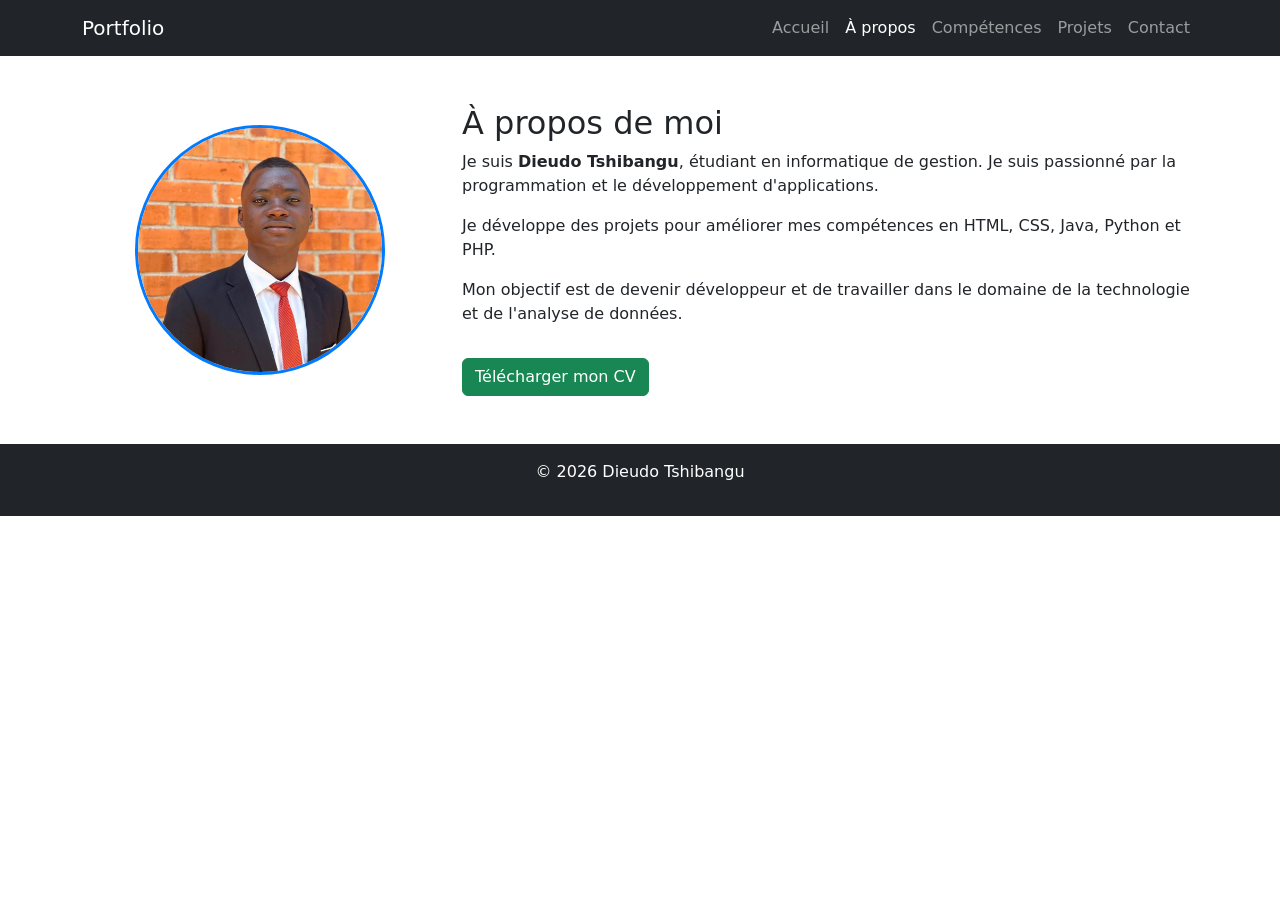
==== about.html @ 5320a59a "first version of my portfolio" ====
<!DOCTYPE html>
<html lang="fr">

<head>

<meta charset="UTF-8">
<meta name="viewport" content="width=device-width, initial-scale=1.0">

<title>À propos</title>

<link href="https://cdn.jsdelivr.net/npm/bootstrap@5.3.2/dist/css/bootstrap.min.css" rel="stylesheet">

</head>

<body>

<!-- NAVBAR -->

<nav class="navbar navbar-expand-lg navbar-dark bg-dark">

<div class="container">

<a class="navbar-brand" href="index.html">Portfolio</a>

<button class="navbar-toggler" type="button" data-bs-toggle="collapse" data-bs-target="#menu">
<span class="navbar-toggler-icon"></span>
</button>

<div class="collapse navbar-collapse" id="menu">

<ul class="navbar-nav ms-auto">

<li class="nav-item"><a class="nav-link" href="index.html">Accueil</a></li>
<li class="nav-item"><a class="nav-link active" href="about.html">À propos</a></li>
<li class="nav-item"><a class="nav-link" href="skills.html">Compétences</a></li>
<li class="nav-item"><a class="nav-link" href="projects.html">Projets</a></li>
<li class="nav-item"><a class="nav-link" href="contact.html">Contact</a></li>

</ul>

</div>

</div>

</nav>

<!-- SECTION ABOUT -->

<div class="container mt-5">

<div class="row align-items-center">

<!-- PHOTO -->

<div class="col-md-4 text-center">

<img src="img/DIEUDO.jpg"
class="rounded-circle img-fluid"
style="width:250px;height:250px;object-fit:cover; border:3px solid #007bff;">

</div>

<!-- TEXTE -->

<div class="col-md-8">

<h2>À propos de moi</h2>

<p>
Je suis <strong>Dieudo Tshibangu</strong>, étudiant en informatique de gestion.
Je suis passionné par la programmation et le développement d'applications.
</p>

<p>
Je développe des projets pour améliorer mes compétences en
HTML, CSS, Java, Python et PHP.
</p>

<p>
Mon objectif est de devenir développeur et de travailler dans le domaine
de la technologie et de l'analyse de données.
</p>
<a href="cv/Dieudo_Tshibangu_CV.pdf" class="btn btn-success mt-3">
Télécharger mon CV
</a>

</div>

</div>

</div>

<!-- FOOTER -->

<footer class="bg-dark text-white text-center p-3 mt-5">

<p>© 2026 Dieudo Tshibangu</p>

</footer>

<script src="https://cdn.jsdelivr.net/npm/bootstrap@5.3.2/dist/js/bootstrap.bundle.min.js"></script>

</body>
</html>
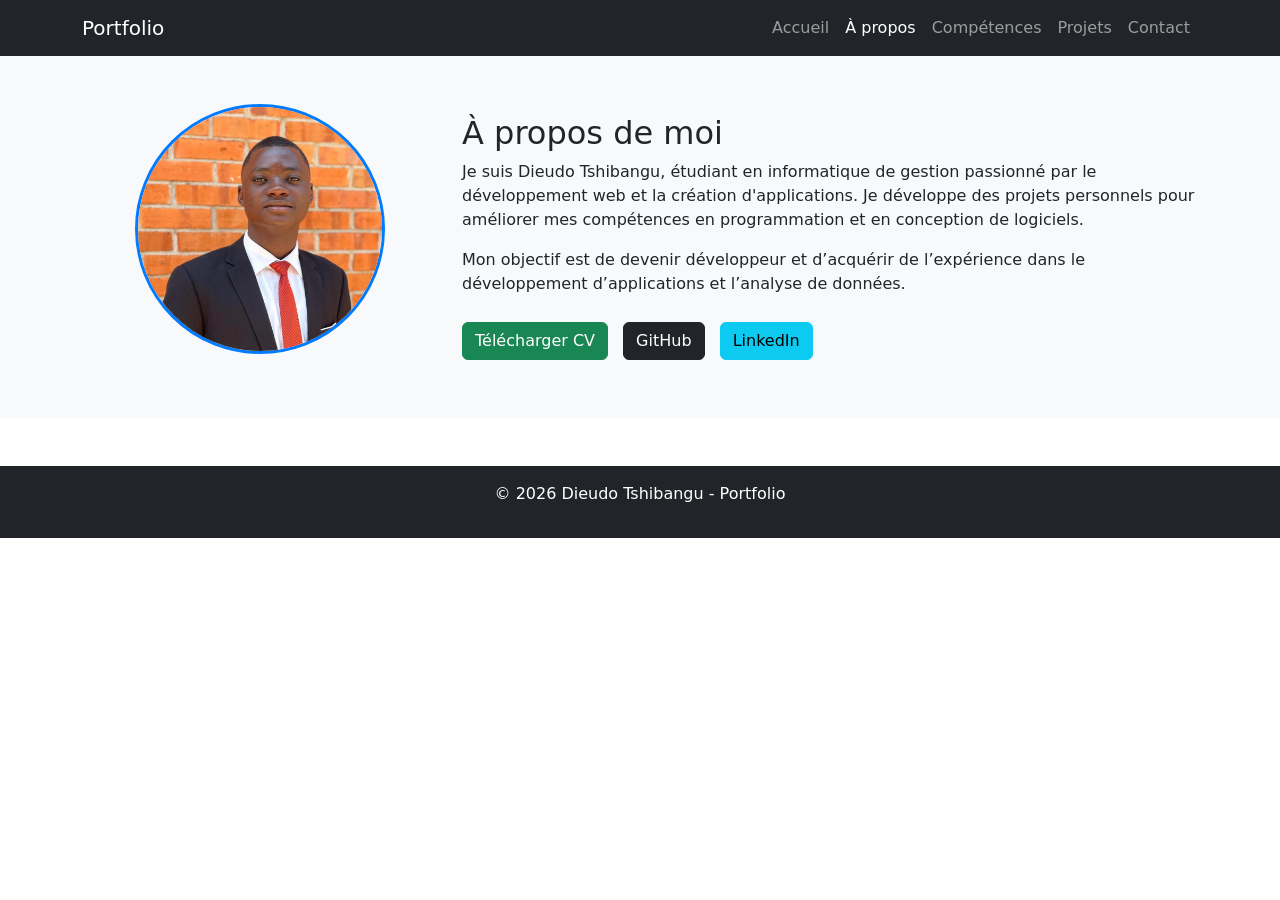
==== commit 4fd3041e: "Mise à jour du portfolio complet avec Formspree et boutons" ====
--- a/about.html
+++ b/about.html
@@ -1,105 +1,68 @@
-
 <!DOCTYPE html>
 <html lang="fr">
-
 <head>
-
 <meta charset="UTF-8">
 <meta name="viewport" content="width=device-width, initial-scale=1.0">
-
-<title>À propos</title>
+<title>À propos - Dieudo Tshibangu</title>
 
 <link href="https://cdn.jsdelivr.net/npm/bootstrap@5.3.2/dist/css/bootstrap.min.css" rel="stylesheet">
+<link rel="stylesheet" href="https://cdnjs.cloudflare.com/ajax/libs/font-awesome/6.4.2/css/all.min.css">
 
+<style>
+.section-light { background-color: #f8f9fa; }
+.btn-custom { margin-right: 10px; margin-top: 10px; }
+.rounded-circle-perfect { width: 250px; height: 250px; object-fit: cover; border-radius: 50%; border: 3px solid #007bff; }
+</style>
 </head>
-
 <body>
 
 <!-- NAVBAR -->
-
 <nav class="navbar navbar-expand-lg navbar-dark bg-dark">
-
-<div class="container">
-
-<a class="navbar-brand" href="index.html">Portfolio</a>
-
-<button class="navbar-toggler" type="button" data-bs-toggle="collapse" data-bs-target="#menu">
-<span class="navbar-toggler-icon"></span>
-</button>
-
-<div class="collapse navbar-collapse" id="menu">
-
-<ul class="navbar-nav ms-auto">
-
-<li class="nav-item"><a class="nav-link" href="index.html">Accueil</a></li>
-<li class="nav-item"><a class="nav-link active" href="about.html">À propos</a></li>
-<li class="nav-item"><a class="nav-link" href="skills.html">Compétences</a></li>
-<li class="nav-item"><a class="nav-link" href="projects.html">Projets</a></li>
-<li class="nav-item"><a class="nav-link" href="contact.html">Contact</a></li>
-
-</ul>
-
-</div>
-
-</div>
-
+  <div class="container">
+    <a class="navbar-brand" href="index.html">Portfolio</a>
+    <button class="navbar-toggler" type="button" data-bs-toggle="collapse" data-bs-target="#menu">
+      <span class="navbar-toggler-icon"></span>
+    </button>
+    <div class="collapse navbar-collapse" id="menu">
+      <ul class="navbar-nav ms-auto">
+        <li class="nav-item"><a class="nav-link" href="index.html">Accueil</a></li>
+        <li class="nav-item"><a class="nav-link active" href="about.html">À propos</a></li>
+        <li class="nav-item"><a class="nav-link" href="skills.html">Compétences</a></li>
+        <li class="nav-item"><a class="nav-link" href="projects.html">Projets</a></li>
+        <li class="nav-item"><a class="nav-link" href="contact.html">Contact</a></li>
+      </ul>
+    </div>
+  </div>
 </nav>
 
-<!-- SECTION ABOUT -->
-
-<div class="container mt-5">
-
-<div class="row align-items-center">
-
-<!-- PHOTO -->
-
-<div class="col-md-4 text-center">
-
-<img src="img/DIEUDO.jpg"
-class="rounded-circle img-fluid"
-style="width:250px;height:250px;object-fit:cover; border:3px solid #007bff;">
-
-</div>
-
-<!-- TEXTE -->
-
-<div class="col-md-8">
-
-<h2>À propos de moi</h2>
-
+<!-- À PROPOS -->
+<section class="section-light py-5">
+  <div class="container">
+    <div class="row align-items-center">
+      <div class="col-md-4 text-center">
+        <img src="img/DIEUDO.jpg" class="rounded-circle-perfect mb-3" alt="Dieudo Tshibangu">
+      </div>
+      <div class="col-md-8">
+        <h2>À propos de moi</h2>
 <p>
-Je suis <strong>Dieudo Tshibangu</strong>, étudiant en informatique de gestion.
-Je suis passionné par la programmation et le développement d'applications.
-</p>
-
-<p>
-Je développe des projets pour améliorer mes compétences en
-HTML, CSS, Java, Python et PHP.
-</p>
-
-<p>
-Mon objectif est de devenir développeur et de travailler dans le domaine
-de la technologie et de l'analyse de données.
-</p>
-<a href="cv/Dieudo_Tshibangu_CV.pdf" class="btn btn-success mt-3">
-Télécharger mon CV
-</a>
-
-</div>
-
-</div>
-
-</div>
-
-<!-- FOOTER -->
+          Je suis Dieudo Tshibangu, étudiant en informatique de gestion passionné par le développement web et la création d'applications.
+          Je développe des projets personnels pour améliorer mes compétences en programmation et en conception de logiciels.
+        </p>
+        <p>
+          Mon objectif est de devenir développeur et d’acquérir de l’expérience dans le développement d’applications et l’analyse de données.
+        </p>
+        <a href="cv/Dieudo_Tshibangu_CV.pdf" class="btn btn-success btn-custom">Télécharger CV</a>
+        <a href="https://github.com/tshibangu-dieudo" class="btn btn-dark btn-custom">GitHub</a>
+        <a href="https://www.linkedin.com/in/dieudo-tshibangu-b3ab0336a" class="btn btn-info btn-custom">LinkedIn</a>
+      </div>
+    </div>
+  </div>
+</section>
 
 <footer class="bg-dark text-white text-center p-3 mt-5">
-
-<p>© 2026 Dieudo Tshibangu</p>
-
+  <p>© 2026 Dieudo Tshibangu - Portfolio</p>
 </footer>
 
 <script src="https://cdn.jsdelivr.net/npm/bootstrap@5.3.2/dist/js/bootstrap.bundle.min.js"></script>
-
 </body>
-</html>
+</html>
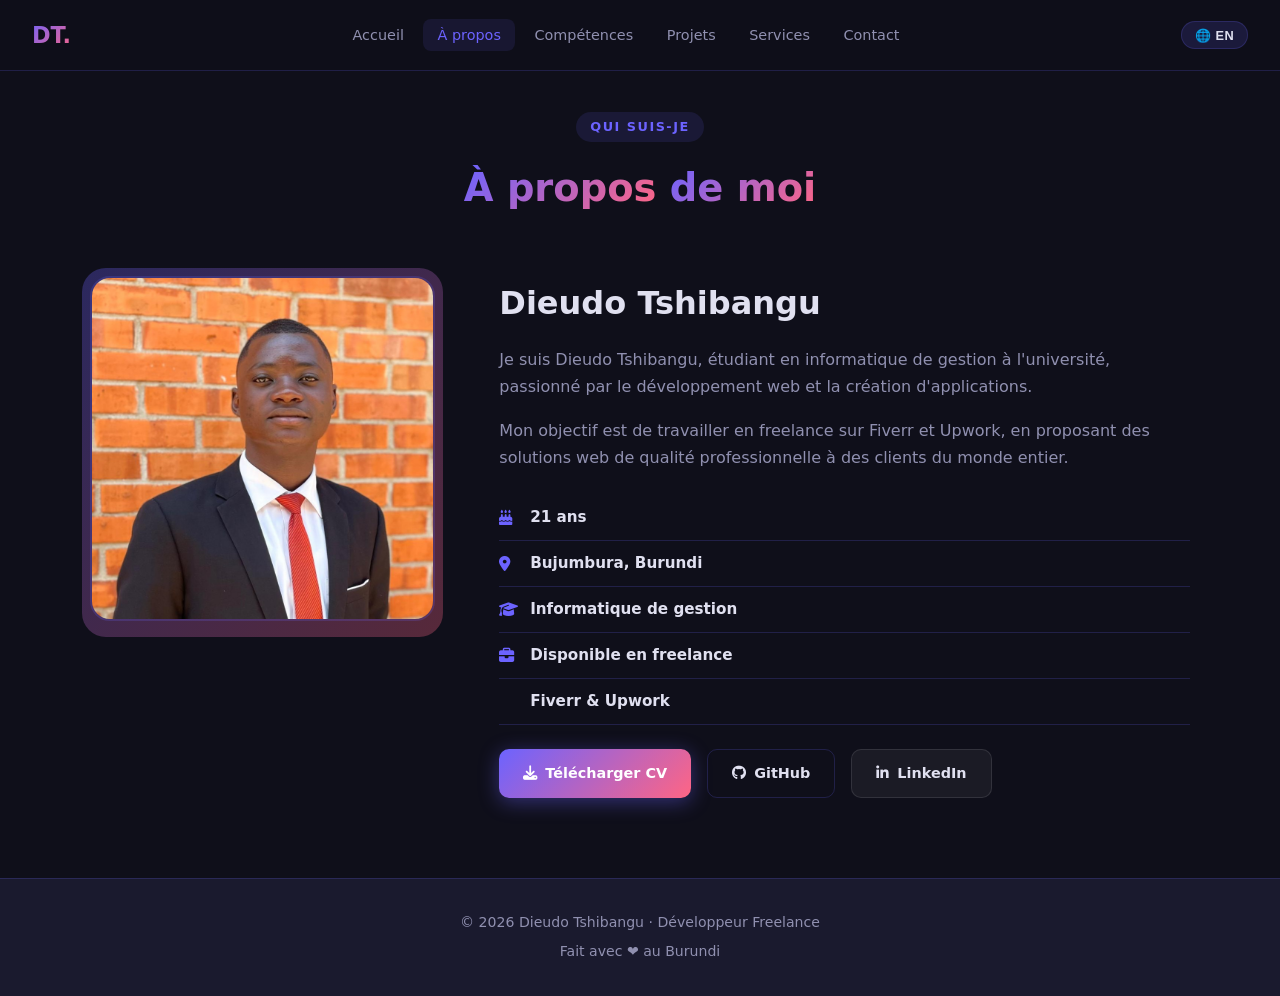
==== commit 8682e44b: "Mise à jour portfolio - ajout TechShop et Lomami Horizon" ====
--- a/about.html
+++ b/about.html
@@ -3,66 +3,71 @@
 <head>
 <meta charset="UTF-8">
 <meta name="viewport" content="width=device-width, initial-scale=1.0">
-<title>À propos - Dieudo Tshibangu</title>
-
-<link href="https://cdn.jsdelivr.net/npm/bootstrap@5.3.2/dist/css/bootstrap.min.css" rel="stylesheet">
+<title>À propos — Dieudo Tshibangu</title>
+<link rel="stylesheet" href="style.css">
 <link rel="stylesheet" href="https://cdnjs.cloudflare.com/ajax/libs/font-awesome/6.4.2/css/all.min.css">
-
-<style>
-.section-light { background-color: #f8f9fa; }
-.btn-custom { margin-right: 10px; margin-top: 10px; }
-.rounded-circle-perfect { width: 250px; height: 250px; object-fit: cover; border-radius: 50%; border: 3px solid #007bff; }
-</style>
 </head>
 <body>
-
-<!-- NAVBAR -->
-<nav class="navbar navbar-expand-lg navbar-dark bg-dark">
-  <div class="container">
-    <a class="navbar-brand" href="index.html">Portfolio</a>
-    <button class="navbar-toggler" type="button" data-bs-toggle="collapse" data-bs-target="#menu">
-      <span class="navbar-toggler-icon"></span>
-    </button>
-    <div class="collapse navbar-collapse" id="menu">
-      <ul class="navbar-nav ms-auto">
-        <li class="nav-item"><a class="nav-link" href="index.html">Accueil</a></li>
-        <li class="nav-item"><a class="nav-link active" href="about.html">À propos</a></li>
-        <li class="nav-item"><a class="nav-link" href="skills.html">Compétences</a></li>
-        <li class="nav-item"><a class="nav-link" href="projects.html">Projets</a></li>
-        <li class="nav-item"><a class="nav-link" href="contact.html">Contact</a></li>
-      </ul>
-    </div>
+<nav class="navbar">
+  <a class="nav-brand" href="index.html">DT.</a>
+  <ul class="nav-links">
+    <li><a href="index.html" data-i18n="nav_home">Accueil</a></li>
+    <li><a href="about.html" class="active" data-i18n="nav_about">À propos</a></li>
+    <li><a href="skills.html" data-i18n="nav_skills">Compétences</a></li>
+    <li><a href="projects.html" data-i18n="nav_projects">Projets</a></li>
+    <li><a href="projects.html#services" data-i18n="nav_services">Services</a></li>
+    <li><a href="contact.html" data-i18n="nav_contact">Contact</a></li>
+  </ul>
+  <div class="nav-right">
+    <button class="lang-toggle" onclick="toggleLang()">🌐 EN</button>
+    <div class="hamburger"><span></span><span></span><span></span></div>
   </div>
 </nav>
 
-<!-- À PROPOS -->
-<section class="section-light py-5">
+<section style="padding-top:7rem;">
   <div class="container">
-    <div class="row align-items-center">
-      <div class="col-md-4 text-center">
-        <img src="img/DIEUDO.jpg" class="rounded-circle-perfect mb-3" alt="Dieudo Tshibangu">
+    <div class="section-header fade-in">
+      <div class="section-tag" data-i18n="about_tag">QUI SUIS-JE</div>
+      <h2 class="section-title">
+        <span data-i18n="about_title1">À propos</span>
+        <span data-i18n="about_title2"> de moi</span>
+      </h2>
+    </div>
+    <div class="about-grid">
+      <div class="about-img-wrap fade-in">
+        <img src="img/DIEUDO.jpg" alt="Dieudo Tshibangu" class="about-img">
       </div>
-      <div class="col-md-8">
-        <h2>À propos de moi</h2>
-<p>
-          Je suis Dieudo Tshibangu, étudiant en informatique de gestion passionné par le développement web et la création d'applications.
-          Je développe des projets personnels pour améliorer mes compétences en programmation et en conception de logiciels.
-        </p>
-        <p>
-          Mon objectif est de devenir développeur et d’acquérir de l’expérience dans le développement d’applications et l’analyse de données.
-        </p>
-        <a href="cv/Dieudo_Tshibangu_CV.pdf" class="btn btn-success btn-custom">Télécharger CV</a>
-        <a href="https://github.com/tshibangu-dieudo" class="btn btn-dark btn-custom">GitHub</a>
-        <a href="https://www.linkedin.com/in/dieudo-tshibangu-b3ab0336a" class="btn btn-info btn-custom">LinkedIn</a>
+      <div class="about-info fade-in">
+        <h2>Dieudo Tshibangu</h2>
+        <p data-i18n="about_p1">Je suis Dieudo Tshibangu, étudiant en informatique de gestion à l'université, passionné par le développement web et la création d'applications.</p>
+        <p data-i18n="about_p2">Mon objectif est de travailler en freelance sur Fiverr et Upwork, en proposant des solutions web de qualité professionnelle à des clients du monde entier.</p>
+        <ul class="info-list">
+          <li><i class="fas fa-birthday-cake"></i><strong data-i18n="about_age">21 ans</strong></li>
+          <li><i class="fas fa-map-marker-alt"></i><strong data-i18n="about_loc">Bujumbura, Burundi</strong></li>
+          <li><i class="fas fa-graduation-cap"></i><strong data-i18n="about_edu">Informatique de gestion</strong></li>
+          <li><i class="fas fa-briefcase"></i><strong data-i18n="about_avail">Disponible en freelance</strong></li>
+          <li><i class="fab fa-fiverr"></i><strong>Fiverr &amp; Upwork</strong></li>
+        </ul>
+        <div class="about-btns">
+          <a href="cv/Dieudo_Tshibangu_CV.pdf" class="btn btn-primary" download>
+            <i class="fas fa-download"></i><span data-i18n="about_btn1">Télécharger CV</span>
+          </a>
+          <a href="https://github.com/tshibangu-dieudo" target="_blank" class="btn btn-outline">
+            <i class="fab fa-github"></i><span data-i18n="about_btn2">GitHub</span>
+          </a>
+          <a href="https://www.linkedin.com/in/dieudo-tshibangu-b3ab0336a" target="_blank" class="btn btn-ghost">
+            <i class="fab fa-linkedin-in"></i><span data-i18n="about_btn3">LinkedIn</span>
+          </a>
+        </div>
       </div>
     </div>
   </div>
 </section>
 
-<footer class="bg-dark text-white text-center p-3 mt-5">
-  <p>© 2026 Dieudo Tshibangu - Portfolio</p>
+<footer>
+  <p data-i18n="footer_text">© 2026 Dieudo Tshibangu · Développeur Freelance</p>
+  <p style="margin-top:0.3rem;" data-i18n="footer_made">Fait avec ❤️ au Burundi</p>
 </footer>
-
-<script src="https://cdn.jsdelivr.net/npm/bootstrap@5.3.2/dist/js/bootstrap.bundle.min.js"></script>
+<script src="main.js"></script>
 </body>
-</html>+</html>
--- a/style.css
+++ b/style.css
@@ -0,0 +1,556 @@
+/* ===== VARIABLES ===== */
+:root {
+  --primary: #6c63ff;
+  --primary-dark: #5a52d5;
+  --secondary: #ff6584;
+  --accent: #43e97b;
+  --dark: #0f0f1a;
+  --dark2: #1a1a2e;
+  --dark3: #16213e;
+  --card-bg: #1e1e3a;
+  --text: #e0e0f0;
+  --text-muted: #9090b0;
+  --border: rgba(108,99,255,0.2);
+  --gradient: linear-gradient(135deg, #6c63ff 0%, #ff6584 100%);
+  --gradient2: linear-gradient(135deg, #43e97b 0%, #38f9d7 100%);
+}
+
+/* ===== RESET & BASE ===== */
+* { margin: 0; padding: 0; box-sizing: border-box; }
+html { scroll-behavior: smooth; }
+body {
+  font-family: 'Segoe UI', system-ui, -apple-system, sans-serif;
+  background: var(--dark);
+  color: var(--text);
+  line-height: 1.7;
+}
+
+/* ===== SCROLLBAR ===== */
+::-webkit-scrollbar { width: 6px; }
+::-webkit-scrollbar-track { background: var(--dark2); }
+::-webkit-scrollbar-thumb { background: var(--primary); border-radius: 3px; }
+
+/* ===== NAVBAR ===== */
+.navbar {
+  position: fixed;
+  top: 0; left: 0; right: 0;
+  z-index: 1000;
+  padding: 1rem 2rem;
+  background: rgba(15,15,26,0.95);
+  backdrop-filter: blur(20px);
+  border-bottom: 1px solid var(--border);
+  display: flex;
+  align-items: center;
+  justify-content: space-between;
+  transition: all 0.3s;
+}
+.navbar.scrolled { padding: 0.6rem 2rem; box-shadow: 0 4px 30px rgba(108,99,255,0.15); }
+.nav-brand {
+  font-size: 1.4rem;
+  font-weight: 700;
+  background: var(--gradient);
+  -webkit-background-clip: text;
+  -webkit-text-fill-color: transparent;
+  background-clip: text;
+  text-decoration: none;
+}
+.nav-links { display: flex; align-items: center; gap: 0.3rem; list-style: none; }
+.nav-links a {
+  color: var(--text-muted);
+  text-decoration: none;
+  padding: 0.5rem 0.9rem;
+  border-radius: 8px;
+  font-size: 0.9rem;
+  font-weight: 500;
+  transition: all 0.3s;
+}
+.nav-links a:hover, .nav-links a.active {
+  color: var(--primary);
+  background: rgba(108,99,255,0.1);
+}
+.nav-right { display: flex; align-items: center; gap: 0.8rem; }
+
+/* Lang Toggle */
+.lang-toggle {
+  background: rgba(108,99,255,0.15);
+  border: 1px solid var(--border);
+  color: var(--text);
+  padding: 0.35rem 0.8rem;
+  border-radius: 20px;
+  cursor: pointer;
+  font-size: 0.8rem;
+  font-weight: 600;
+  transition: all 0.3s;
+  letter-spacing: 0.5px;
+}
+.lang-toggle:hover { background: var(--primary); border-color: var(--primary); }
+
+/* Hamburger */
+.hamburger { display: none; flex-direction: column; gap: 5px; cursor: pointer; padding: 4px; }
+.hamburger span { width: 24px; height: 2px; background: var(--text); border-radius: 2px; transition: all 0.3s; }
+.hamburger.open span:nth-child(1) { transform: rotate(45deg) translate(5px, 5px); }
+.hamburger.open span:nth-child(2) { opacity: 0; }
+.hamburger.open span:nth-child(3) { transform: rotate(-45deg) translate(5px, -5px); }
+
+/* ===== HERO ===== */
+.hero {
+  min-height: 100vh;
+  display: flex;
+  align-items: center;
+  justify-content: center;
+  text-align: center;
+  padding: 6rem 2rem 4rem;
+  position: relative;
+  overflow: hidden;
+}
+.hero::before {
+  content: '';
+  position: absolute;
+  width: 600px; height: 600px;
+  background: radial-gradient(circle, rgba(108,99,255,0.15) 0%, transparent 70%);
+  top: 50%; left: 50%;
+  transform: translate(-50%, -50%);
+  pointer-events: none;
+}
+.hero-avatar {
+  width: 160px; height: 160px;
+  border-radius: 50%;
+  object-fit: cover;
+  border: 3px solid transparent;
+  background: var(--gradient) border-box;
+  outline: 3px solid transparent;
+  box-shadow: 0 0 40px rgba(108,99,255,0.4);
+  margin-bottom: 1.5rem;
+  animation: float 4s ease-in-out infinite;
+}
+@keyframes float { 0%,100%{transform:translateY(0)} 50%{transform:translateY(-12px)} }
+
+.hero-badge {
+  display: inline-block;
+  background: rgba(108,99,255,0.15);
+  border: 1px solid var(--border);
+  color: var(--primary);
+  padding: 0.3rem 1rem;
+  border-radius: 20px;
+  font-size: 0.85rem;
+  font-weight: 600;
+  margin-bottom: 1rem;
+  letter-spacing: 1px;
+}
+.hero h1 {
+  font-size: clamp(2.2rem, 5vw, 3.5rem);
+  font-weight: 800;
+  line-height: 1.2;
+  margin-bottom: 0.5rem;
+}
+.hero h1 span {
+  background: var(--gradient);
+  -webkit-background-clip: text;
+  -webkit-text-fill-color: transparent;
+  background-clip: text;
+}
+.hero-subtitle {
+  font-size: 1.1rem;
+  color: var(--text-muted);
+  max-width: 500px;
+  margin: 0 auto 2rem;
+}
+.hero-btns { display: flex; gap: 1rem; justify-content: center; flex-wrap: wrap; margin-bottom: 2.5rem; }
+
+/* ===== BUTTONS ===== */
+.btn {
+  display: inline-flex;
+  align-items: center;
+  gap: 0.5rem;
+  padding: 0.7rem 1.5rem;
+  border-radius: 10px;
+  font-weight: 600;
+  font-size: 0.9rem;
+  text-decoration: none;
+  border: none;
+  cursor: pointer;
+  transition: all 0.3s;
+}
+.btn-primary {
+  background: var(--gradient);
+  color: white;
+  box-shadow: 0 4px 20px rgba(108,99,255,0.4);
+}
+.btn-primary:hover { transform: translateY(-2px); box-shadow: 0 8px 30px rgba(108,99,255,0.5); }
+.btn-outline {
+  background: transparent;
+  color: var(--text);
+  border: 1px solid var(--border);
+}
+.btn-outline:hover { border-color: var(--primary); color: var(--primary); background: rgba(108,99,255,0.08); }
+.btn-ghost {
+  background: rgba(255,255,255,0.05);
+  color: var(--text);
+  border: 1px solid rgba(255,255,255,0.1);
+}
+.btn-ghost:hover { background: rgba(255,255,255,0.1); }
+.btn-sm { padding: 0.45rem 1rem; font-size: 0.82rem; }
+
+/* Social links hero */
+.hero-socials { display: flex; gap: 1rem; justify-content: center; }
+.social-icon {
+  width: 42px; height: 42px;
+  border-radius: 10px;
+  background: rgba(255,255,255,0.05);
+  border: 1px solid var(--border);
+  display: flex; align-items: center; justify-content: center;
+  color: var(--text-muted);
+  text-decoration: none;
+  font-size: 1.1rem;
+  transition: all 0.3s;
+}
+.social-icon:hover { background: var(--primary); border-color: var(--primary); color: white; transform: translateY(-3px); }
+
+/* ===== SECTIONS ===== */
+section { padding: 5rem 2rem; }
+.container { max-width: 1100px; margin: 0 auto; }
+.section-header { text-align: center; margin-bottom: 3.5rem; }
+.section-tag {
+  display: inline-block;
+  background: rgba(108,99,255,0.12);
+  color: var(--primary);
+  padding: 0.25rem 0.9rem;
+  border-radius: 20px;
+  font-size: 0.8rem;
+  font-weight: 700;
+  letter-spacing: 1.5px;
+  text-transform: uppercase;
+  margin-bottom: 0.8rem;
+}
+.section-title {
+  font-size: clamp(1.8rem, 3vw, 2.5rem);
+  font-weight: 800;
+  margin-bottom: 0.8rem;
+}
+.section-title span {
+  background: var(--gradient);
+  -webkit-background-clip: text;
+  -webkit-text-fill-color: transparent;
+  background-clip: text;
+}
+.section-desc { color: var(--text-muted); max-width: 500px; margin: 0 auto; }
+
+/* ===== CARDS ===== */
+.card {
+  background: var(--card-bg);
+  border: 1px solid var(--border);
+  border-radius: 16px;
+  padding: 1.8rem;
+  transition: all 0.3s;
+}
+.card:hover { transform: translateY(-6px); border-color: var(--primary); box-shadow: 0 20px 40px rgba(108,99,255,0.15); }
+
+/* ===== GRID ===== */
+.grid-3 { display: grid; grid-template-columns: repeat(auto-fit, minmax(300px, 1fr)); gap: 1.5rem; }
+.grid-2 { display: grid; grid-template-columns: repeat(auto-fit, minmax(340px, 1fr)); gap: 1.5rem; }
+.grid-4 { display: grid; grid-template-columns: repeat(auto-fit, minmax(220px, 1fr)); gap: 1.2rem; }
+
+/* ===== ABOUT PAGE ===== */
+.about-grid { display: grid; grid-template-columns: 1fr 2fr; gap: 4rem; align-items: start; }
+.about-img-wrap { position: relative; }
+.about-img {
+  width: 100%;
+  border-radius: 20px;
+  object-fit: cover;
+  aspect-ratio: 1;
+  border: 2px solid var(--border);
+}
+.about-img-wrap::before {
+  content: '';
+  position: absolute;
+  inset: -8px;
+  border-radius: 24px;
+  background: var(--gradient);
+  z-index: -1;
+  opacity: 0.3;
+}
+.about-info h2 { font-size: 2rem; font-weight: 800; margin-bottom: 1rem; }
+.about-info p { color: var(--text-muted); margin-bottom: 1rem; }
+.info-list { list-style: none; margin: 1.5rem 0; }
+.info-list li {
+  display: flex; align-items: center; gap: 0.8rem;
+  padding: 0.6rem 0;
+  border-bottom: 1px solid var(--border);
+  color: var(--text-muted);
+  font-size: 0.95rem;
+}
+.info-list li i { color: var(--primary); width: 18px; }
+.info-list li strong { color: var(--text); }
+.about-btns { display: flex; gap: 1rem; flex-wrap: wrap; margin-top: 1.5rem; }
+
+/* ===== SKILLS PAGE ===== */
+.skill-card { text-align: center; }
+.skill-icon {
+  width: 64px; height: 64px;
+  border-radius: 16px;
+  display: flex; align-items: center; justify-content: center;
+  font-size: 1.8rem;
+  margin: 0 auto 1rem;
+}
+.skill-card h4 { font-size: 1rem; font-weight: 700; margin-bottom: 0.4rem; }
+.skill-card p { font-size: 0.82rem; color: var(--text-muted); }
+.skill-bar-wrap { margin-top: 0.8rem; }
+.skill-bar-bg { background: rgba(255,255,255,0.08); border-radius: 10px; height: 6px; overflow: hidden; }
+.skill-bar { height: 100%; border-radius: 10px; background: var(--gradient); transition: width 1.2s ease; }
+
+/* ===== PROJECTS PAGE ===== */
+.project-card { display: flex; flex-direction: column; }
+.project-header { display: flex; align-items: flex-start; justify-content: space-between; margin-bottom: 1rem; gap: 1rem; }
+.project-icon {
+  width: 52px; height: 52px;
+  border-radius: 14px;
+  display: flex; align-items: center; justify-content: center;
+  font-size: 1.4rem;
+  flex-shrink: 0;
+}
+.project-title { font-size: 1.2rem; font-weight: 700; margin-bottom: 0.2rem; }
+.project-type { font-size: 0.78rem; color: var(--text-muted); font-weight: 500; }
+.project-desc { color: var(--text-muted); font-size: 0.92rem; margin-bottom: 1.2rem; flex: 1; }
+.project-features { list-style: none; margin-bottom: 1.2rem; }
+.project-features li {
+  font-size: 0.85rem;
+  color: var(--text-muted);
+  padding: 0.25rem 0;
+  display: flex; align-items: center; gap: 0.5rem;
+}
+.project-features li::before { content: '▸'; color: var(--primary); font-size: 0.7rem; }
+.tech-tags { display: flex; flex-wrap: wrap; gap: 0.4rem; margin-bottom: 1.2rem; }
+.tech-tag {
+  background: rgba(108,99,255,0.12);
+  color: var(--primary);
+  padding: 0.2rem 0.6rem;
+  border-radius: 6px;
+  font-size: 0.75rem;
+  font-weight: 600;
+  border: 1px solid rgba(108,99,255,0.2);
+}
+.project-footer { display: flex; gap: 0.8rem; margin-top: auto; }
+
+/* ===== SERVICES ===== */
+.service-card { text-align: center; }
+.service-icon {
+  width: 72px; height: 72px;
+  border-radius: 20px;
+  display: flex; align-items: center; justify-content: center;
+  font-size: 2rem;
+  margin: 0 auto 1.2rem;
+}
+.service-card h3 { font-size: 1.1rem; font-weight: 700; margin-bottom: 0.6rem; }
+.service-card p { font-size: 0.88rem; color: var(--text-muted); }
+.service-list { list-style: none; margin-top: 1rem; text-align: left; }
+.service-list li {
+  font-size: 0.83rem;
+  color: var(--text-muted);
+  padding: 0.2rem 0;
+  display: flex; align-items: center; gap: 0.5rem;
+}
+.service-list li::before { content: '✓'; color: var(--accent); font-weight: 700; }
+
+/* ===== CONTACT PAGE ===== */
+.contact-grid { display: grid; grid-template-columns: 1fr 1.6fr; gap: 3rem; align-items: start; }
+.contact-info h3 { font-size: 1.5rem; font-weight: 700; margin-bottom: 0.8rem; }
+.contact-info p { color: var(--text-muted); margin-bottom: 2rem; font-size: 0.95rem; }
+.contact-item {
+  display: flex; align-items: center; gap: 1rem;
+  padding: 1rem;
+  background: var(--card-bg);
+  border: 1px solid var(--border);
+  border-radius: 12px;
+  margin-bottom: 1rem;
+  text-decoration: none;
+  color: var(--text);
+  transition: all 0.3s;
+}
+.contact-item:hover { border-color: var(--primary); transform: translateX(4px); }
+.contact-item-icon {
+  width: 44px; height: 44px;
+  border-radius: 12px;
+  display: flex; align-items: center; justify-content: center;
+  font-size: 1.1rem;
+  flex-shrink: 0;
+}
+.contact-item-text strong { display: block; font-size: 0.85rem; color: var(--text-muted); font-weight: 500; }
+.contact-item-text span { font-size: 0.95rem; font-weight: 600; }
+.contact-socials { display: flex; gap: 0.8rem; margin-top: 1.5rem; }
+.contact-social {
+  width: 44px; height: 44px;
+  border-radius: 12px;
+  background: var(--card-bg);
+  border: 1px solid var(--border);
+  display: flex; align-items: center; justify-content: center;
+  color: var(--text-muted);
+  text-decoration: none;
+  font-size: 1.1rem;
+  transition: all 0.3s;
+}
+.contact-social:hover { background: var(--primary); border-color: var(--primary); color: white; transform: translateY(-3px); }
+
+/* Form */
+.form-group { margin-bottom: 1.2rem; }
+.form-group label { display: block; font-size: 0.85rem; font-weight: 600; margin-bottom: 0.4rem; color: var(--text-muted); }
+.form-control {
+  width: 100%;
+  background: var(--card-bg);
+  border: 1px solid var(--border);
+  border-radius: 10px;
+  padding: 0.75rem 1rem;
+  color: var(--text);
+  font-size: 0.95rem;
+  font-family: inherit;
+  transition: border-color 0.3s;
+  outline: none;
+}
+.form-control:focus { border-color: var(--primary); box-shadow: 0 0 0 3px rgba(108,99,255,0.1); }
+textarea.form-control { resize: vertical; min-height: 130px; }
+
+/* ===== FOOTER ===== */
+footer {
+  background: var(--dark2);
+  border-top: 1px solid var(--border);
+  padding: 2rem;
+  text-align: center;
+  color: var(--text-muted);
+  font-size: 0.88rem;
+}
+footer a { color: var(--primary); text-decoration: none; }
+
+/* ===== STATS ===== */
+.stats-row { display: flex; gap: 2rem; justify-content: center; flex-wrap: wrap; margin: 2rem 0; }
+.stat { text-align: center; }
+.stat-num { font-size: 2rem; font-weight: 800; background: var(--gradient); -webkit-background-clip: text; -webkit-text-fill-color: transparent; background-clip: text; }
+.stat-label { font-size: 0.8rem; color: var(--text-muted); font-weight: 500; }
+
+/* ===== DIVIDER ===== */
+.divider { height: 1px; background: var(--border); margin: 0; }
+
+/* ===== ANIMATIONS ===== */
+.fade-in { opacity: 0; transform: translateY(24px); transition: opacity 0.6s ease, transform 0.6s ease; }
+.fade-in.visible { opacity: 1; transform: translateY(0); }
+
+/* ===== RESPONSIVE ===== */
+@media (max-width: 768px) {
+  .nav-links { display: none; flex-direction: column; position: absolute; top: 100%; left: 0; right: 0; background: rgba(15,15,26,0.98); padding: 1rem; border-bottom: 1px solid var(--border); }
+  .nav-links.open { display: flex; }
+  .hamburger { display: flex; }
+  .about-grid { grid-template-columns: 1fr; gap: 2rem; }
+  .contact-grid { grid-template-columns: 1fr; }
+  .hero h1 { font-size: 2rem; }
+  section { padding: 4rem 1.2rem; }
+  .navbar { padding: 0.8rem 1.2rem; }
+}
+
+/* ===== PROJECT GALLERY SLIDER ===== */
+.proj-slider {
+  position: relative;
+  border-radius: 12px;
+  overflow: hidden;
+  margin-bottom: 1.2rem;
+  background: #0f0f1a;
+  aspect-ratio: 16/9;
+}
+.proj-slider-track {
+  display: flex;
+  height: 100%;
+  transition: transform 0.45s cubic-bezier(0.4,0,0.2,1);
+}
+.proj-slide {
+  min-width: 100%;
+  height: 100%;
+  position: relative;
+  overflow: hidden;
+}
+.proj-slide img {
+  width: 100%;
+  height: 100%;
+  object-fit: cover;
+  display: block;
+  transition: transform 0.4s ease;
+}
+.proj-slider:hover .proj-slide img { transform: scale(1.04); }
+
+/* Overlay on hover */
+.proj-slide-overlay {
+  position: absolute;
+  inset: 0;
+  background: linear-gradient(to top, rgba(15,15,26,0.7) 0%, transparent 60%);
+  opacity: 0;
+  transition: opacity 0.3s;
+}
+.proj-slider:hover .proj-slide-overlay { opacity: 1; }
+
+/* Placeholder */
+.proj-slide-placeholder {
+  width: 100%;
+  height: 100%;
+  display: flex;
+  flex-direction: column;
+  align-items: center;
+  justify-content: center;
+  background: var(--dark3);
+  color: var(--text-muted);
+  gap: 0.6rem;
+  font-size: 0.85rem;
+}
+.proj-slide-placeholder i { font-size: 2rem; opacity: 0.4; }
+
+/* Nav arrows */
+.slider-btn {
+  position: absolute;
+  top: 50%;
+  transform: translateY(-50%);
+  background: rgba(15,15,26,0.75);
+  border: 1px solid var(--border);
+  color: var(--text);
+  width: 32px; height: 32px;
+  border-radius: 8px;
+  display: flex; align-items: center; justify-content: center;
+  cursor: pointer;
+  font-size: 0.75rem;
+  z-index: 10;
+  transition: all 0.2s;
+  opacity: 0;
+}
+.proj-slider:hover .slider-btn { opacity: 1; }
+.slider-btn:hover { background: var(--primary); border-color: var(--primary); }
+.slider-btn.prev { left: 8px; }
+.slider-btn.next { right: 8px; }
+.slider-btn:disabled { opacity: 0.2 !important; cursor: default; }
+
+/* Dots */
+.slider-dots {
+  position: absolute;
+  bottom: 8px;
+  left: 50%;
+  transform: translateX(-50%);
+  display: flex;
+  gap: 5px;
+  z-index: 10;
+}
+.slider-dot {
+  width: 6px; height: 6px;
+  border-radius: 50%;
+  background: rgba(255,255,255,0.35);
+  cursor: pointer;
+  transition: all 0.2s;
+  border: none;
+  padding: 0;
+}
+.slider-dot.active { background: white; width: 18px; border-radius: 3px; }
+
+/* Counter badge */
+.slider-counter {
+  position: absolute;
+  top: 8px; right: 8px;
+  background: rgba(15,15,26,0.7);
+  color: var(--text-muted);
+  font-size: 0.72rem;
+  font-weight: 600;
+  padding: 0.2rem 0.5rem;
+  border-radius: 6px;
+  z-index: 10;
+}
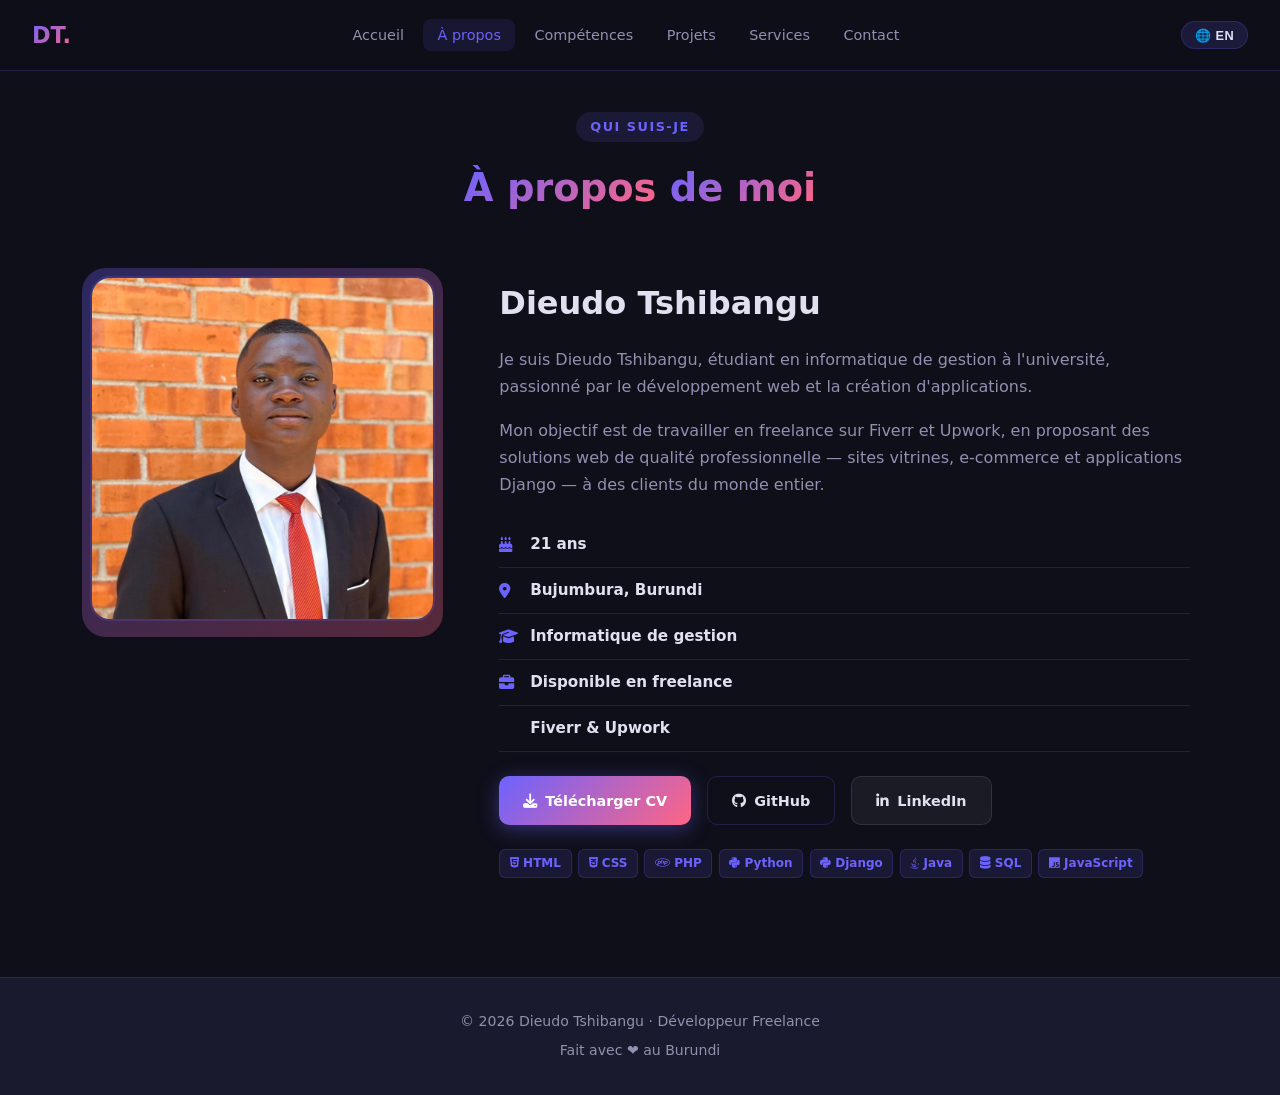
==== commit 8325ee7c: "Redesign complet + projets + sliders + Django" ====
--- a/about.html
+++ b/about.html
@@ -40,7 +40,7 @@
       <div class="about-info fade-in">
         <h2>Dieudo Tshibangu</h2>
         <p data-i18n="about_p1">Je suis Dieudo Tshibangu, étudiant en informatique de gestion à l'université, passionné par le développement web et la création d'applications.</p>
-        <p data-i18n="about_p2">Mon objectif est de travailler en freelance sur Fiverr et Upwork, en proposant des solutions web de qualité professionnelle à des clients du monde entier.</p>
+        <p data-i18n="about_p2">Mon objectif est de travailler en freelance sur Fiverr et Upwork, en proposant des solutions web de qualité professionnelle — sites vitrines, e-commerce et applications Django — à des clients du monde entier.</p>
         <ul class="info-list">
           <li><i class="fas fa-birthday-cake"></i><strong data-i18n="about_age">21 ans</strong></li>
           <li><i class="fas fa-map-marker-alt"></i><strong data-i18n="about_loc">Bujumbura, Burundi</strong></li>
@@ -59,6 +59,17 @@
             <i class="fab fa-linkedin-in"></i><span data-i18n="about_btn3">LinkedIn</span>
           </a>
         </div>
+        <!-- Tech tags -->
+        <div class="tech-tags" style="margin-top:1.5rem;">
+          <span class="tech-tag"><i class="fab fa-html5"></i> HTML</span>
+          <span class="tech-tag"><i class="fab fa-css3-alt"></i> CSS</span>
+          <span class="tech-tag"><i class="fab fa-php"></i> PHP</span>
+          <span class="tech-tag"><i class="fab fa-python"></i> Python</span>
+          <span class="tech-tag"><i class="fab fa-python"></i> Django</span>
+          <span class="tech-tag"><i class="fab fa-java"></i> Java</span>
+          <span class="tech-tag"><i class="fas fa-database"></i> SQL</span>
+          <span class="tech-tag"><i class="fab fa-js"></i> JavaScript</span>
+        </div>
       </div>
     </div>
   </div>
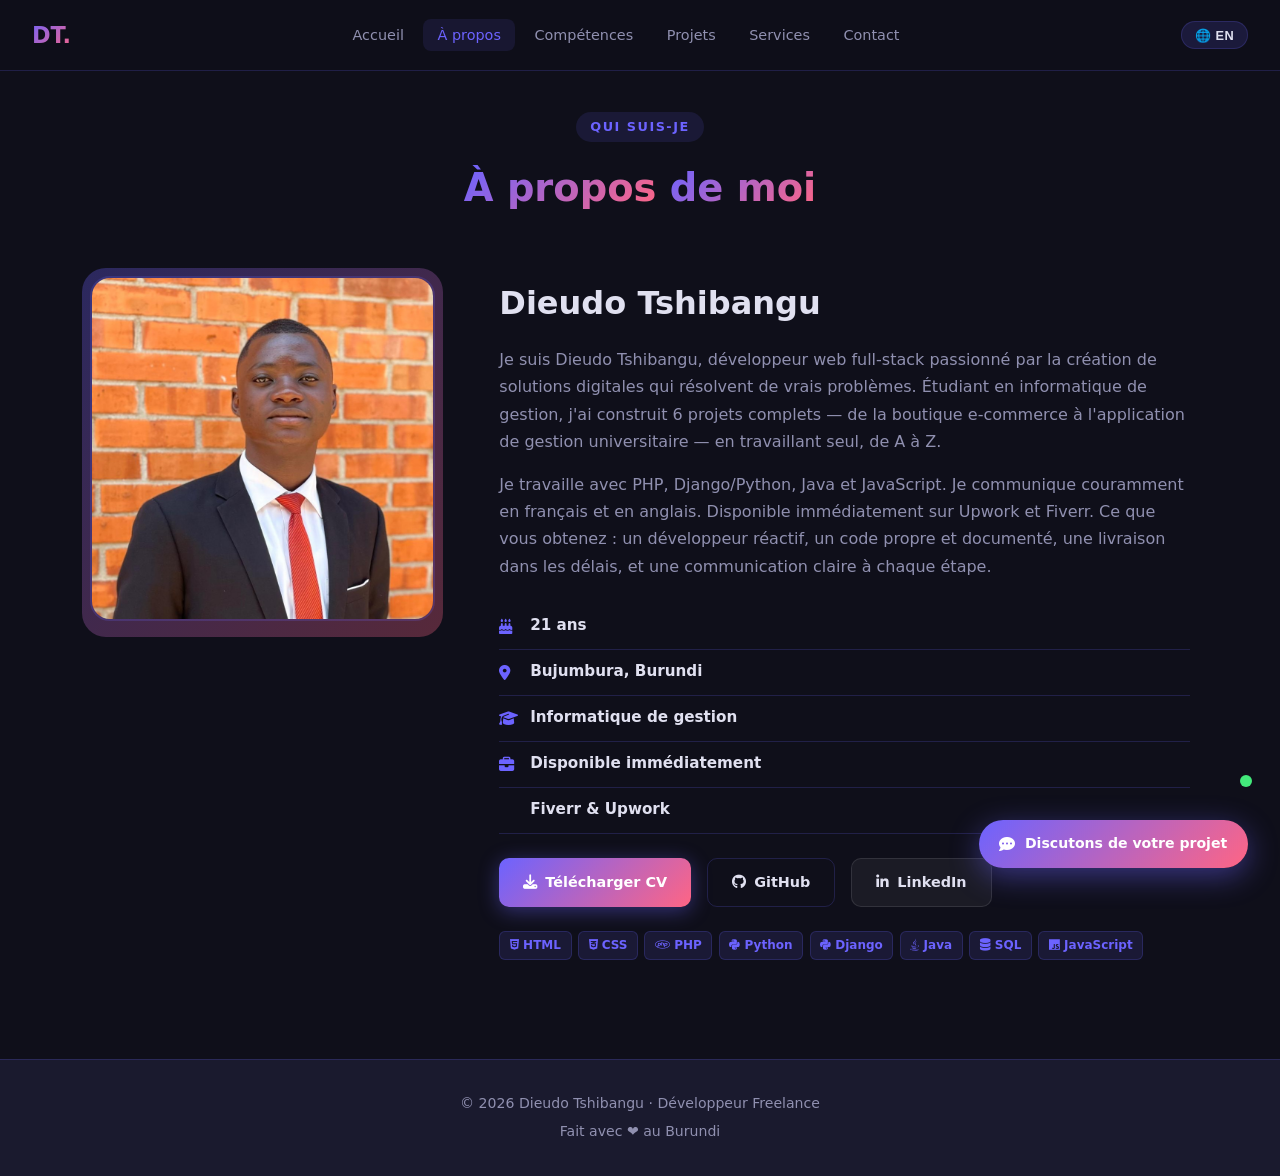
==== commit 02b0c013: "Why Me + CTA flottant + Testimonials" ====
--- a/about.html
+++ b/about.html
@@ -79,6 +79,15 @@
   <p data-i18n="footer_text">© 2026 Dieudo Tshibangu · Développeur Freelance</p>
   <p style="margin-top:0.3rem;" data-i18n="footer_made">Fait avec ❤️ au Burundi</p>
 </footer>
+<!-- FLOATING CTA -->
+<div class="floating-cta">
+  <span class="floating-cta-label" data-i18n="fcta_label">Disponible maintenant</span>
+  <a href="contact.html" class="floating-cta-btn">
+    <div class="floating-cta-pulse"></div>
+    <i class="fas fa-comment-dots"></i>
+    <span data-i18n="fcta_btn">Discutons de votre projet</span>
+  </a>
+</div>
 <script src="main.js"></script>
 </body>
 </html>
--- a/style.css
+++ b/style.css
@@ -554,3 +554,152 @@
   border-radius: 6px;
   z-index: 10;
 }
+
+/* ===== WHY ME SECTION ===== */
+.why-grid {
+  display: grid;
+  grid-template-columns: repeat(auto-fit, minmax(220px, 1fr));
+  gap: 1.2rem;
+}
+.why-card {
+  background: var(--card-bg);
+  border: 1px solid var(--border);
+  border-radius: 16px;
+  padding: 1.6rem;
+  text-align: center;
+  transition: all 0.3s;
+  position: relative;
+  overflow: hidden;
+}
+.why-card::before {
+  content: '';
+  position: absolute;
+  top: 0; left: 0; right: 0;
+  height: 3px;
+  background: var(--gradient);
+  transform: scaleX(0);
+  transition: transform 0.3s;
+}
+.why-card:hover::before { transform: scaleX(1); }
+.why-card:hover { transform: translateY(-5px); border-color: var(--primary); }
+.why-icon {
+  width: 56px; height: 56px;
+  border-radius: 16px;
+  display: flex; align-items: center; justify-content: center;
+  font-size: 1.5rem;
+  margin: 0 auto 1rem;
+}
+.why-card h4 { font-size: 1rem; font-weight: 700; margin-bottom: 0.4rem; }
+.why-card p { font-size: 0.85rem; color: var(--text-muted); line-height: 1.6; }
+
+/* ===== FLOATING CTA ===== */
+.floating-cta {
+  position: fixed;
+  bottom: 2rem;
+  right: 2rem;
+  z-index: 999;
+  display: flex;
+  flex-direction: column;
+  align-items: flex-end;
+  gap: 0.6rem;
+}
+.floating-cta-btn {
+  display: flex;
+  align-items: center;
+  gap: 0.6rem;
+  background: var(--gradient);
+  color: white;
+  text-decoration: none;
+  padding: 0.75rem 1.3rem;
+  border-radius: 50px;
+  font-weight: 700;
+  font-size: 0.88rem;
+  box-shadow: 0 8px 30px rgba(108,99,255,0.45);
+  transition: all 0.3s;
+  white-space: nowrap;
+  border: none;
+  cursor: pointer;
+}
+.floating-cta-btn:hover {
+  transform: translateY(-3px) scale(1.03);
+  box-shadow: 0 12px 40px rgba(108,99,255,0.6);
+}
+.floating-cta-btn i { font-size: 1rem; }
+.floating-cta-pulse {
+  position: absolute;
+  top: -4px; right: -4px;
+  width: 12px; height: 12px;
+  background: var(--accent);
+  border-radius: 50%;
+  animation: pulse-dot 2s infinite;
+}
+@keyframes pulse-dot {
+  0%, 100% { transform: scale(1); opacity: 1; }
+  50% { transform: scale(1.5); opacity: 0.5; }
+}
+.floating-cta-label {
+  background: rgba(15,15,26,0.9);
+  border: 1px solid var(--border);
+  color: var(--text-muted);
+  font-size: 0.75rem;
+  padding: 0.3rem 0.7rem;
+  border-radius: 8px;
+  opacity: 0;
+  transform: translateX(10px);
+  transition: all 0.3s;
+  pointer-events: none;
+}
+.floating-cta:hover .floating-cta-label {
+  opacity: 1;
+  transform: translateX(0);
+}
+
+/* ===== TESTIMONIALS PLACEHOLDER ===== */
+.testimonial-card {
+  background: var(--card-bg);
+  border: 1px solid var(--border);
+  border-radius: 16px;
+  padding: 1.8rem;
+  text-align: center;
+  transition: all 0.3s;
+}
+.testimonial-card:hover { border-color: var(--primary); transform: translateY(-4px); }
+.testimonial-avatar {
+  width: 52px; height: 52px;
+  border-radius: 50%;
+  background: var(--gradient);
+  display: flex; align-items: center; justify-content: center;
+  font-size: 1.3rem;
+  margin: 0 auto 1rem;
+  color: white;
+}
+.testimonial-card blockquote {
+  font-size: 0.9rem;
+  color: var(--text-muted);
+  font-style: italic;
+  line-height: 1.7;
+  margin-bottom: 1rem;
+}
+.testimonial-card cite {
+  font-size: 0.82rem;
+  font-weight: 700;
+  color: var(--primary);
+  font-style: normal;
+}
+.stars { color: #fbbf24; font-size: 0.85rem; margin-bottom: 0.8rem; }
+.testimonial-cta-box {
+  background: linear-gradient(135deg, rgba(108,99,255,0.12), rgba(255,101,132,0.08));
+  border: 1px dashed rgba(108,99,255,0.35);
+  border-radius: 16px;
+  padding: 2.5rem;
+  text-align: center;
+  grid-column: 1 / -1;
+}
+.testimonial-cta-box h3 { font-size: 1.2rem; font-weight: 700; margin-bottom: 0.5rem; }
+.testimonial-cta-box p { color: var(--text-muted); font-size: 0.9rem; margin-bottom: 1.2rem; }
+
+@media (max-width: 768px) {
+  .floating-cta { bottom: 1.2rem; right: 1.2rem; }
+  .floating-cta-btn span { display: none; }
+  .floating-cta-btn { padding: 0.85rem; border-radius: 50%; }
+}
